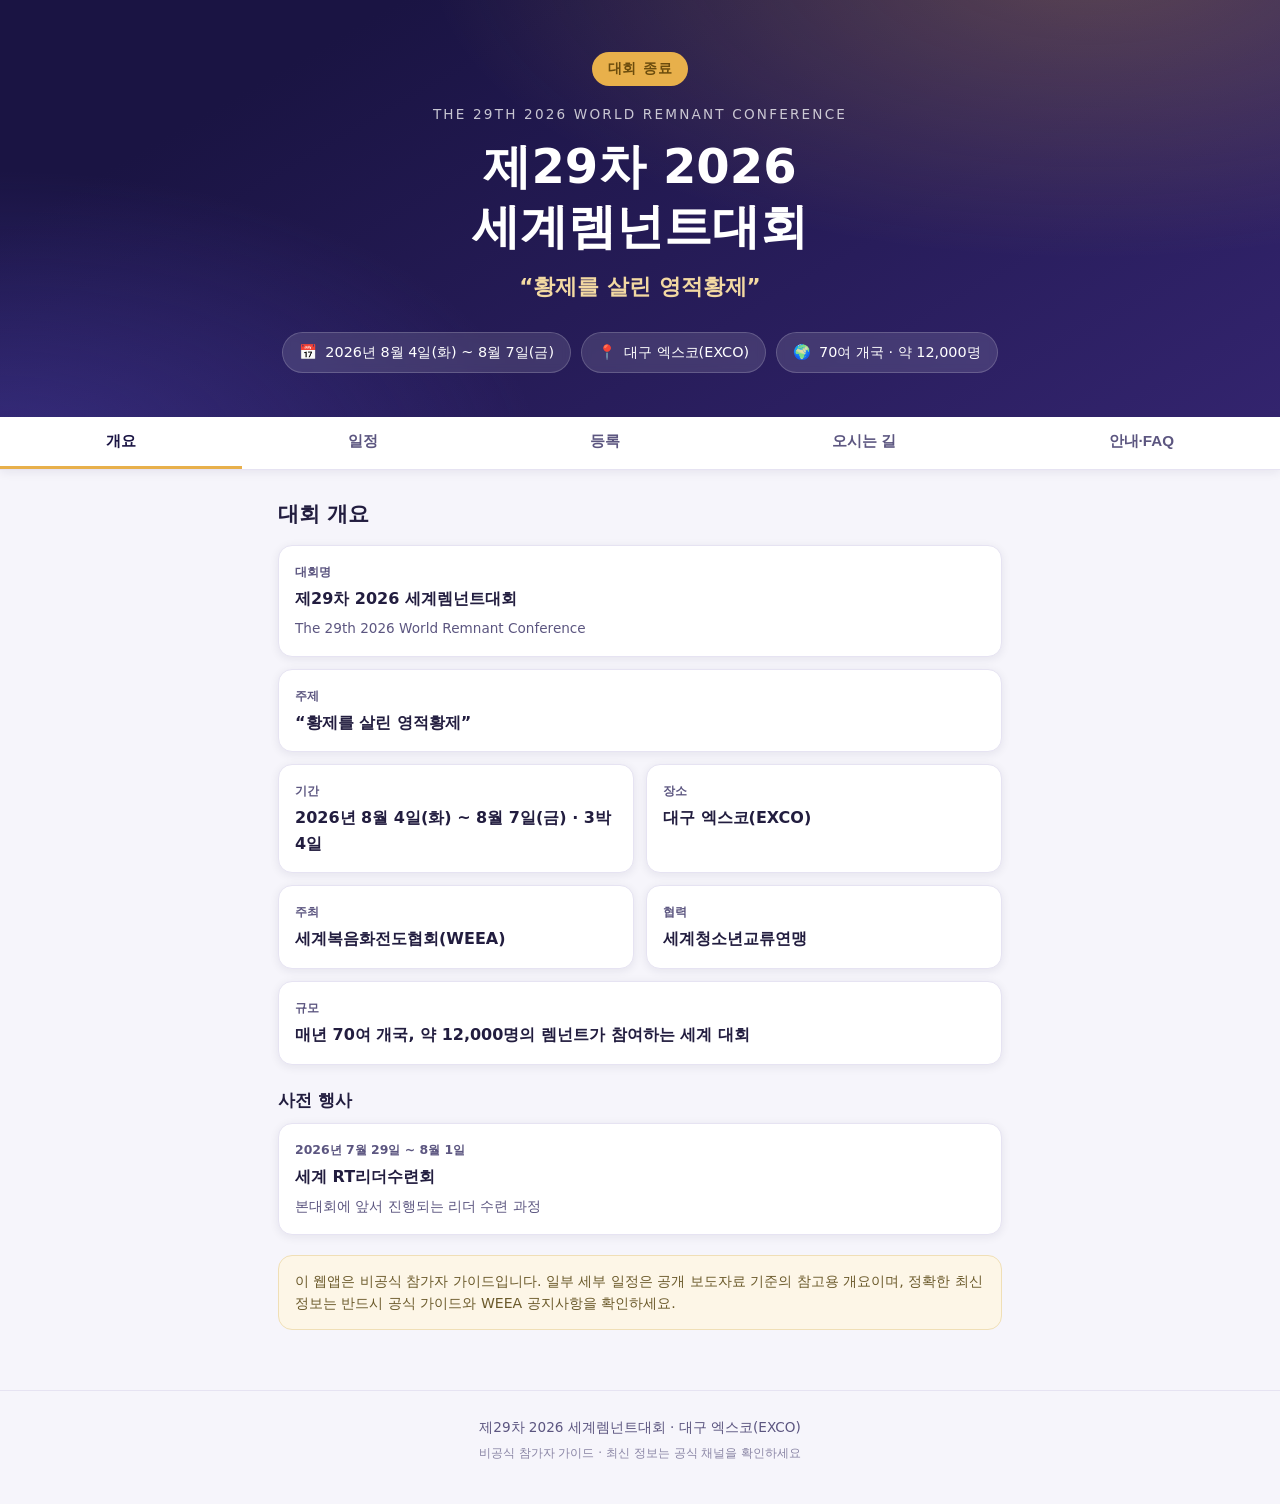
==== wrc-2026-guide/index.html @ 841350bf "Add 2026 세계렘넌트대회(WRC) 가이드 웹앱 제29차 2026 세계렘넌트대회 참가자용 정적 가이드 웹앱: - 대회 개요, D-day/진행일차 표시 - 날짜별 일정 보기 (오" ====
<!DOCTYPE html>
<html lang="ko">
<head>
  <meta charset="UTF-8" />
  <meta name="viewport" content="width=device-width, initial-scale=1.0" />
  <title>2026 세계렘넌트대회 가이드</title>
  <meta name="description" content="제29차 2026 세계렘넌트대회(WRC) 참가자 가이드 — 일정, 등록 안내, 장소, FAQ" />
  <meta name="theme-color" content="#1a1443" />
  <link rel="stylesheet" href="css/style.css" />
  <link rel="icon" href="data:image/svg+xml,<svg xmlns='http://www.w3.org/2000/svg' viewBox='0 0 100 100'><text y='.9em' font-size='90'>🌍</text></svg>" />
</head>
<body>
  <header class="hero" id="home">
    <div class="hero-inner">
      <p class="hero-badge" id="dday-badge">D-DAY</p>
      <p class="hero-sub">The 29th 2026 World Remnant Conference</p>
      <h1>제29차 2026<br />세계렘넌트대회</h1>
      <p class="hero-theme">“황제를 살린 영적황제”</p>
      <div class="hero-facts">
        <div class="fact">
          <span class="fact-icon">📅</span>
          <span id="fact-period">2026. 8. 4(화) ~ 8. 7(금)</span>
        </div>
        <div class="fact">
          <span class="fact-icon">📍</span>
          <span id="fact-venue">대구 엑스코(EXCO)</span>
        </div>
        <div class="fact">
          <span class="fact-icon">🌍</span>
          <span id="fact-scale">70여 개국 · 약 12,000명</span>
        </div>
      </div>
    </div>
  </header>

  <nav class="tabs" id="tabs">
    <button class="tab active" data-panel="panel-overview">개요</button>
    <button class="tab" data-panel="panel-schedule">일정</button>
    <button class="tab" data-panel="panel-register">등록</button>
    <button class="tab" data-panel="panel-venue">오시는 길</button>
    <button class="tab" data-panel="panel-info">안내·FAQ</button>
  </nav>

  <main>
    <!-- 개요 -->
    <section class="panel active" id="panel-overview">
      <h2>대회 개요</h2>
      <div class="cards" id="overview-cards"></div>
      <h3>사전 행사</h3>
      <div id="pre-events"></div>
      <div class="notice" id="disclaimer"></div>
    </section>

    <!-- 일정 -->
    <section class="panel" id="panel-schedule">
      <h2>일정 <span class="badge-soft" id="schedule-badge"></span></h2>
      <div class="day-nav" id="day-nav"></div>
      <div id="schedule-list"></div>
      <div class="notice">
        세부 시간표는 WEEA 공지사항의 <strong>「2026 WRC Schedule 일정표」 PDF</strong>가 기준입니다.
        <a href="https://www.weea.kr/notice?mod=document&pageid=1&uid=31775" target="_blank" rel="noopener">공식 일정표 보기 →</a>
      </div>
    </section>

    <!-- 등록 -->
    <section class="panel" id="panel-register">
      <h2>등록 안내</h2>
      <div class="finder">
        <h3>내 그룹 찾기</h3>
        <p>출생연도를 입력하면 등록 그룹을 알려드립니다.</p>
        <div class="finder-row">
          <input type="number" id="birth-year" inputmode="numeric" placeholder="예: 2008" min="1900" max="2026" />
          <button id="find-group">확인</button>
        </div>
        <div class="finder-result" id="finder-result" hidden></div>
      </div>
      <h3>등록 그룹</h3>
      <div class="cards" id="group-cards"></div>
      <div class="notice">
        등록 절차·참가비 등 상세 내용은 소속 교회/단체 인도자와
        <a href="https://wrc.weea.kr/guide/kr.asp" target="_blank" rel="noopener">공식 안내 페이지</a>를 통해 확인하세요.
      </div>
    </section>

    <!-- 오시는 길 -->
    <section class="panel" id="panel-venue">
      <h2>오시는 길</h2>
      <div class="venue-card" id="venue-card"></div>
      <h3>이동 팁</h3>
      <ul class="tips" id="venue-tips"></ul>
    </section>

    <!-- 안내·FAQ -->
    <section class="panel" id="panel-info">
      <h2>준비물 체크리스트</h2>
      <ul class="checklist" id="checklist"></ul>
      <h2>자주 묻는 질문</h2>
      <div id="faq-list"></div>
      <h2>공식 링크</h2>
      <div class="links" id="official-links"></div>
    </section>
  </main>

  <footer>
    <p id="footer-note"></p>
    <p class="footer-small">비공식 참가자 가이드 · 최신 정보는 공식 채널을 확인하세요</p>
  </footer>

  <script src="js/data.js"></script>
  <script src="js/app.js"></script>
</body>
</html>
---- wrc-2026-guide/css/style.css ----
:root {
  --bg: #f6f5fb;
  --surface: #ffffff;
  --ink: #221d3f;
  --ink-soft: #5c5680;
  --line: #e6e3f2;
  --primary: #1a1443;
  --primary-2: #33246e;
  --accent: #e8b04b;
  --accent-ink: #6b4c0d;
  --blue: #3b6fd4;
  --green: #3d9a6c;
  --radius: 14px;
  --shadow: 0 2px 10px rgba(26, 20, 67, 0.08);
}

* { margin: 0; padding: 0; box-sizing: border-box; }

html { scroll-behavior: smooth; }

body {
  font-family: 'Pretendard', 'Apple SD Gothic Neo', 'Noto Sans KR', system-ui, sans-serif;
  background: var(--bg);
  color: var(--ink);
  line-height: 1.6;
  -webkit-font-smoothing: antialiased;
}

/* ---------- Hero ---------- */
.hero {
  background:
    radial-gradient(1100px 500px at 85% -10%, rgba(232, 176, 75, 0.28), transparent 60%),
    radial-gradient(900px 480px at 0% 110%, rgba(90, 76, 200, 0.4), transparent 60%),
    linear-gradient(150deg, var(--primary) 20%, var(--primary-2) 100%);
  color: #fff;
  padding: 52px 20px 44px;
  text-align: center;
}

.hero-inner { max-width: 760px; margin: 0 auto; }

.hero-badge {
  display: inline-block;
  background: var(--accent);
  color: var(--accent-ink);
  font-weight: 800;
  font-size: 0.85rem;
  letter-spacing: 0.06em;
  padding: 6px 16px;
  border-radius: 999px;
  margin-bottom: 18px;
}

.hero-sub {
  font-size: 0.85rem;
  letter-spacing: 0.16em;
  text-transform: uppercase;
  opacity: 0.75;
  margin-bottom: 10px;
}

.hero h1 {
  font-size: clamp(1.9rem, 5.6vw, 3rem);
  font-weight: 800;
  line-height: 1.25;
  margin-bottom: 14px;
}

.hero-theme {
  font-size: clamp(1.05rem, 3vw, 1.35rem);
  color: #f3d9a2;
  font-weight: 600;
  margin-bottom: 28px;
}

.hero-facts {
  display: flex;
  flex-wrap: wrap;
  justify-content: center;
  gap: 10px;
}

.fact {
  display: inline-flex;
  align-items: center;
  gap: 8px;
  background: rgba(255, 255, 255, 0.12);
  border: 1px solid rgba(255, 255, 255, 0.18);
  border-radius: 999px;
  padding: 8px 16px;
  font-size: 0.9rem;
  backdrop-filter: blur(4px);
}

/* ---------- Tabs ---------- */
.tabs {
  position: sticky;
  top: 0;
  z-index: 20;
  display: flex;
  overflow-x: auto;
  background: var(--surface);
  border-bottom: 1px solid var(--line);
  box-shadow: var(--shadow);
  -ms-overflow-style: none;
  scrollbar-width: none;
}
.tabs::-webkit-scrollbar { display: none; }

.tab {
  flex: 1 0 auto;
  min-width: 88px;
  padding: 14px 18px;
  border: none;
  background: none;
  font-size: 0.95rem;
  font-weight: 600;
  color: var(--ink-soft);
  cursor: pointer;
  border-bottom: 3px solid transparent;
  transition: color 0.15s, border-color 0.15s;
}

.tab.active {
  color: var(--primary);
  border-bottom-color: var(--accent);
}

/* ---------- Panels ---------- */
main { max-width: 760px; margin: 0 auto; padding: 28px 18px 60px; }

.panel { display: none; }
.panel.active { display: block; animation: fadeIn 0.25s ease; }

@keyframes fadeIn {
  from { opacity: 0; transform: translateY(6px); }
  to { opacity: 1; transform: none; }
}

h2 { font-size: 1.3rem; margin: 26px 0 14px; }
h2:first-child { margin-top: 0; }
h3 { font-size: 1.05rem; margin: 22px 0 10px; }

/* ---------- Cards ---------- */
.cards { display: grid; grid-template-columns: 1fr 1fr; gap: 12px; }

.card {
  background: var(--surface);
  border: 1px solid var(--line);
  border-radius: var(--radius);
  padding: 16px;
  box-shadow: var(--shadow);
}

.card.wide { grid-column: 1 / -1; }

.card .card-label {
  font-size: 0.78rem;
  color: var(--ink-soft);
  font-weight: 600;
  margin-bottom: 4px;
}

.card .card-value { font-weight: 700; font-size: 1rem; }
.card .card-desc { font-size: 0.85rem; color: var(--ink-soft); margin-top: 6px; }

.group-card { border-top: 4px solid var(--accent); }

/* ---------- Notice ---------- */
.notice {
  margin-top: 20px;
  background: #fdf6e7;
  border: 1px solid #f0dfb6;
  border-radius: var(--radius);
  padding: 14px 16px;
  font-size: 0.88rem;
  color: #6b5a2b;
}

.notice a { color: #9a6c00; font-weight: 700; }

/* ---------- Schedule ---------- */
.badge-soft {
  display: inline-block;
  vertical-align: middle;
  font-size: 0.72rem;
  font-weight: 700;
  padding: 3px 10px;
  border-radius: 999px;
  background: #efeaf8;
  color: #6a52b3;
  margin-left: 6px;
}

.day-nav { display: flex; gap: 8px; overflow-x: auto; padding-bottom: 6px; margin-bottom: 14px; }

.day-btn {
  flex: 0 0 auto;
  border: 1px solid var(--line);
  background: var(--surface);
  border-radius: 999px;
  padding: 7px 14px;
  font-size: 0.85rem;
  font-weight: 600;
  color: var(--ink-soft);
  cursor: pointer;
}

.day-btn.active { background: var(--primary); border-color: var(--primary); color: #fff; }

.day-block {
  background: var(--surface);
  border: 1px solid var(--line);
  border-radius: var(--radius);
  box-shadow: var(--shadow);
  margin-bottom: 14px;
  overflow: hidden;
}

.day-head {
  display: flex;
  align-items: baseline;
  gap: 10px;
  padding: 14px 16px;
  background: linear-gradient(90deg, #f2effc, #faf9ff);
  border-bottom: 1px solid var(--line);
}

.day-head .day-label { font-weight: 800; color: var(--primary); }
.day-head .day-date { font-size: 0.85rem; color: var(--ink-soft); }
.day-head .day-headline { margin-left: auto; font-size: 0.85rem; font-weight: 700; color: #6a52b3; }

.day-today {
  font-size: 0.7rem;
  font-weight: 800;
  color: #fff;
  background: var(--accent);
  border-radius: 999px;
  padding: 2px 9px;
}

.sch-item { display: flex; gap: 14px; padding: 12px 16px; border-bottom: 1px solid var(--line); }
.sch-item:last-child { border-bottom: none; }

.sch-time {
  flex: 0 0 52px;
  font-size: 0.82rem;
  font-weight: 700;
  color: #6a52b3;
  padding-top: 2px;
}

.sch-name { font-weight: 600; font-size: 0.95rem; }
.sch-meta { font-size: 0.82rem; color: var(--ink-soft); }

/* ---------- Finder ---------- */
.finder {
  background: linear-gradient(135deg, #201856, #33246e);
  color: #fff;
  border-radius: var(--radius);
  padding: 20px;
  box-shadow: var(--shadow);
}

.finder h3 { margin: 0 0 6px; }
.finder p { font-size: 0.88rem; opacity: 0.85; margin-bottom: 14px; }

.finder-row { display: flex; gap: 10px; }

.finder-row input {
  flex: 1;
  border: none;
  border-radius: 10px;
  padding: 12px 14px;
  font-size: 1rem;
  min-width: 0;
}

.finder-row button {
  border: none;
  border-radius: 10px;
  padding: 12px 22px;
  font-size: 0.95rem;
  font-weight: 700;
  background: var(--accent);
  color: var(--accent-ink);
  cursor: pointer;
}

.finder-result {
  margin-top: 14px;
  background: rgba(255, 255, 255, 0.12);
  border: 1px solid rgba(255, 255, 255, 0.2);
  border-radius: 10px;
  padding: 12px 14px;
  font-size: 0.95rem;
}

.finder-result strong { color: #f3d9a2; }

/* ---------- Venue ---------- */
.venue-card {
  background: var(--surface);
  border: 1px solid var(--line);
  border-radius: var(--radius);
  box-shadow: var(--shadow);
  padding: 20px;
}

.venue-card h3 { margin: 0 0 8px; font-size: 1.2rem; }
.venue-card p { font-size: 0.92rem; color: var(--ink-soft); margin-bottom: 4px; }

.map-links { display: flex; flex-wrap: wrap; gap: 8px; margin-top: 14px; }

.map-links a {
  text-decoration: none;
  font-size: 0.85rem;
  font-weight: 700;
  color: var(--primary);
  background: #efeaf8;
  border-radius: 999px;
  padding: 8px 16px;
}

.tips { list-style: none; }
.tips li {
  background: var(--surface);
  border: 1px solid var(--line);
  border-radius: 10px;
  padding: 11px 14px;
  margin-bottom: 8px;
  font-size: 0.9rem;
}
.tips li::before { content: '💡 '; }

/* ---------- Checklist ---------- */
.checklist { list-style: none; }

.checklist li {
  display: flex;
  align-items: center;
  gap: 10px;
  background: var(--surface);
  border: 1px solid var(--line);
  border-radius: 10px;
  padding: 11px 14px;
  margin-bottom: 8px;
  font-size: 0.92rem;
  cursor: pointer;
  user-select: none;
}

.checklist li .box {
  flex: 0 0 20px;
  height: 20px;
  border: 2px solid #c9c3e2;
  border-radius: 6px;
  display: inline-flex;
  align-items: center;
  justify-content: center;
  font-size: 0.75rem;
  color: #fff;
}

.checklist li.done { opacity: 0.55; }
.checklist li.done .box { background: var(--green); border-color: var(--green); }
.checklist li.done .label { text-decoration: line-through; }

/* ---------- FAQ ---------- */
.faq-item {
  background: var(--surface);
  border: 1px solid var(--line);
  border-radius: var(--radius);
  margin-bottom: 10px;
  overflow: hidden;
}

.faq-q {
  width: 100%;
  text-align: left;
  border: none;
  background: none;
  padding: 14px 16px;
  font-size: 0.95rem;
  font-weight: 700;
  color: var(--ink);
  cursor: pointer;
  display: flex;
  justify-content: space-between;
  gap: 10px;
}

.faq-q::after { content: '▾'; color: var(--ink-soft); transition: transform 0.2s; }
.faq-item.open .faq-q::after { transform: rotate(180deg); }

.faq-a {
  display: none;
  padding: 0 16px 14px;
  font-size: 0.9rem;
  color: var(--ink-soft);
}

.faq-item.open .faq-a { display: block; }

/* ---------- Links ---------- */
.links { display: grid; gap: 10px; }

.links a {
  display: block;
  text-decoration: none;
  background: var(--surface);
  border: 1px solid var(--line);
  border-radius: var(--radius);
  padding: 14px 16px;
  box-shadow: var(--shadow);
}

.links a .link-name { font-weight: 700; color: var(--primary); }
.links a .link-desc { font-size: 0.85rem; color: var(--ink-soft); }
.links a .link-url { font-size: 0.78rem; color: #9a93bd; word-break: break-all; }

/* ---------- Footer ---------- */
footer {
  border-top: 1px solid var(--line);
  padding: 26px 18px 40px;
  text-align: center;
  color: var(--ink-soft);
  font-size: 0.85rem;
}

.footer-small { margin-top: 6px; font-size: 0.75rem; opacity: 0.7; }

@media (max-width: 520px) {
  .cards { grid-template-columns: 1fr; }
  .day-head .day-headline { display: none; }
}
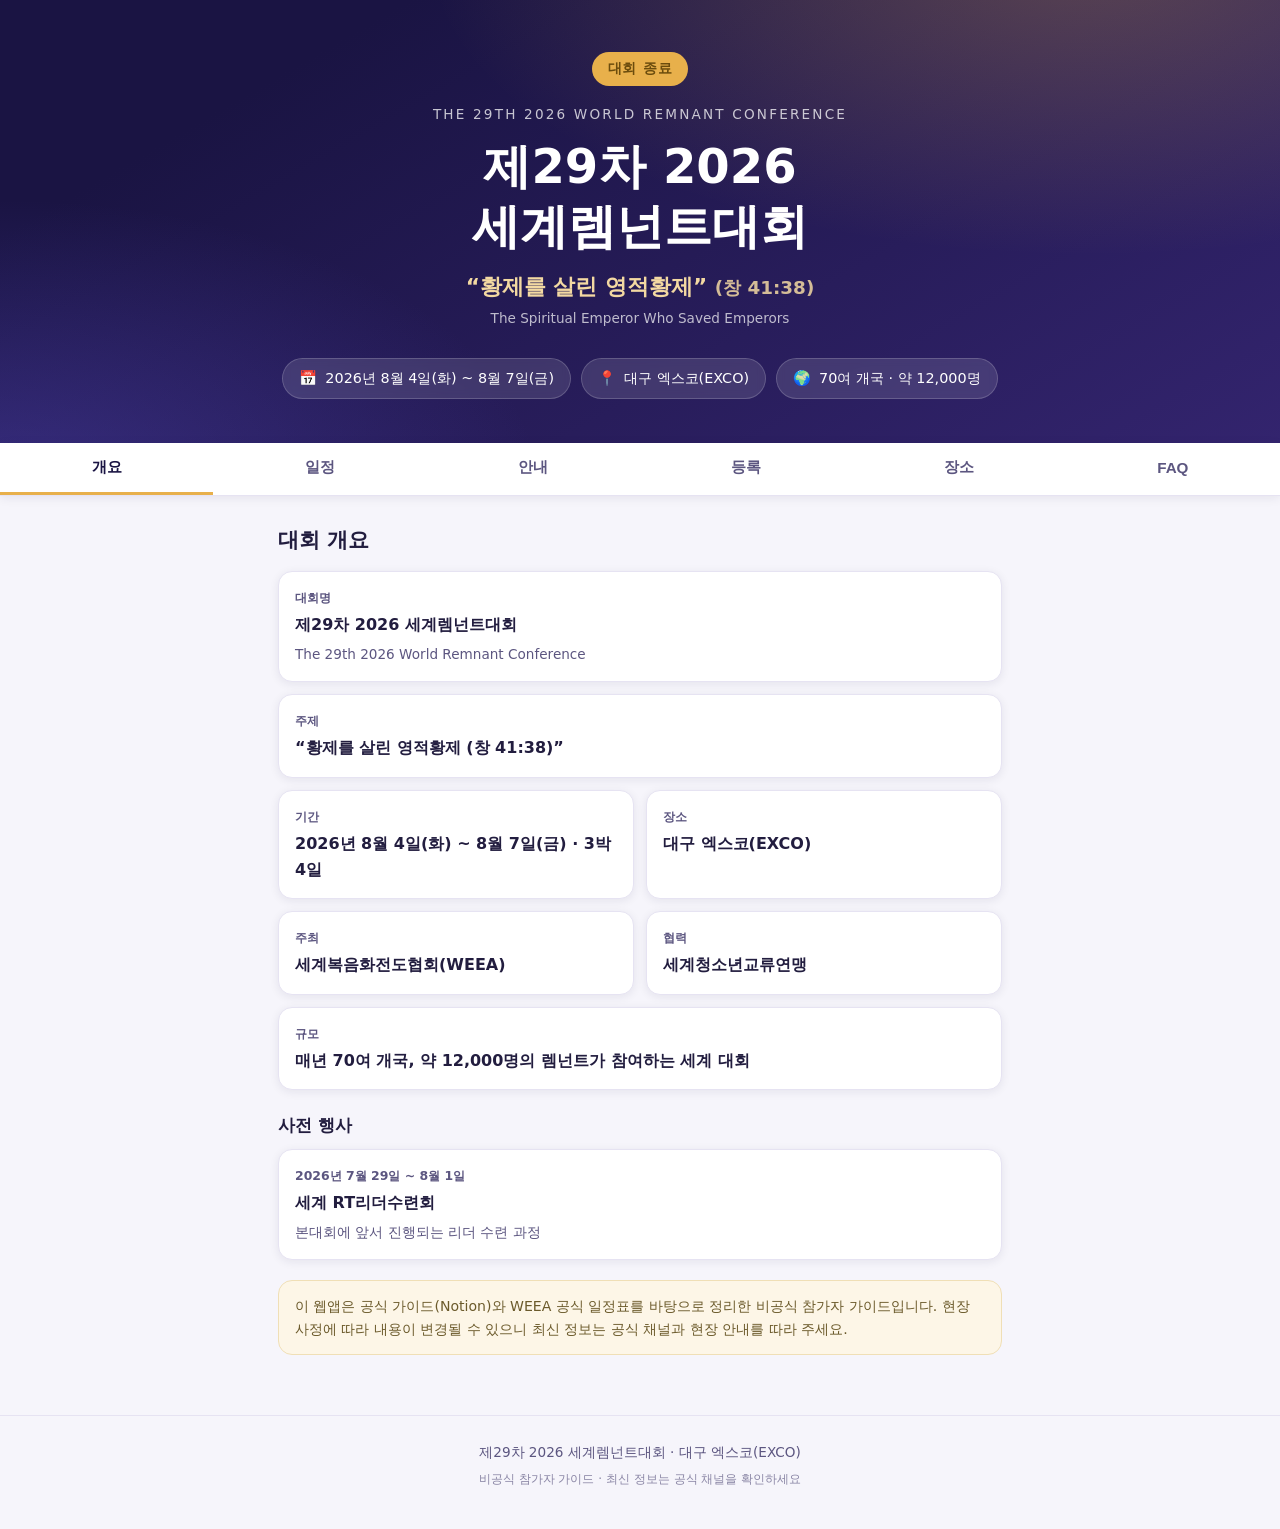
==== commit dd8d6b8a: "Complete guide webapp with official sources - 공식 시간표(2026-WRC_시간표.pdf) 기반 상세 일정 반영 - 공식 Notion 가이드 전" ====
--- a/wrc-2026-guide/index.html
+++ b/wrc-2026-guide/index.html
@@ -15,7 +15,8 @@
       <p class="hero-badge" id="dday-badge">D-DAY</p>
       <p class="hero-sub">The 29th 2026 World Remnant Conference</p>
       <h1>제29차 2026<br />세계렘넌트대회</h1>
-      <p class="hero-theme">“황제를 살린 영적황제”</p>
+      <p class="hero-theme">“황제를 살린 영적황제” <span class="hero-verse">(창 41:38)</span></p>
+      <p class="hero-theme-en">The Spiritual Emperor Who Saved Emperors</p>
       <div class="hero-facts">
         <div class="fact">
           <span class="fact-icon">📅</span>
@@ -36,9 +37,10 @@
   <nav class="tabs" id="tabs">
     <button class="tab active" data-panel="panel-overview">개요</button>
     <button class="tab" data-panel="panel-schedule">일정</button>
+    <button class="tab" data-panel="panel-guide">안내</button>
     <button class="tab" data-panel="panel-register">등록</button>
-    <button class="tab" data-panel="panel-venue">오시는 길</button>
-    <button class="tab" data-panel="panel-info">안내·FAQ</button>
+    <button class="tab" data-panel="panel-venue">장소</button>
+    <button class="tab" data-panel="panel-info">FAQ</button>
   </nav>
 
   <main>
@@ -56,10 +58,22 @@
       <h2>일정 <span class="badge-soft" id="schedule-badge"></span></h2>
       <div class="day-nav" id="day-nav"></div>
       <div id="schedule-list"></div>
+      <h2>주요 프로그램</h2>
+      <p class="section-sub">항목을 눌러 자세히 볼 수 있어요.</p>
+      <div id="program-list"></div>
       <div class="notice">
         세부 시간표는 WEEA 공지사항의 <strong>「2026 WRC Schedule 일정표」 PDF</strong>가 기준입니다.
         <a href="https://www.weea.kr/notice?mod=document&pageid=1&uid=31775" target="_blank" rel="noopener">공식 일정표 보기 →</a>
       </div>
+    </section>
+
+    <!-- 대회 안내 (공식 가이드) -->
+    <section class="panel" id="panel-guide">
+      <h2>긴급 연락처</h2>
+      <div class="emergency" id="emergency"></div>
+      <h2>대회 안내</h2>
+      <p class="section-sub">공식 가이드 내용입니다. 항목을 눌러 펼쳐 보세요.</p>
+      <div id="guide-list"></div>
     </section>
 
     <!-- 등록 -->
@@ -82,10 +96,15 @@
       </div>
     </section>
 
-    <!-- 오시는 길 -->
+    <!-- 장소 -->
     <section class="panel" id="panel-venue">
       <h2>오시는 길</h2>
       <div class="venue-card" id="venue-card"></div>
+      <h3>주요 장소</h3>
+      <div id="venue-places"></div>
+      <h3>장소 약도</h3>
+      <p class="section-sub">이미지를 누르면 크게 볼 수 있어요.</p>
+      <div class="maps" id="venue-maps"></div>
       <h3>이동 팁</h3>
       <ul class="tips" id="venue-tips"></ul>
     </section>
--- a/wrc-2026-guide/css/style.css
+++ b/wrc-2026-guide/css/style.css
@@ -70,7 +70,14 @@
   font-size: clamp(1.05rem, 3vw, 1.35rem);
   color: #f3d9a2;
   font-weight: 600;
-  margin-bottom: 28px;
+}
+
+.hero-verse { font-size: 0.85em; opacity: 0.85; }
+
+.hero-theme-en {
+  font-size: 0.85rem;
+  opacity: 0.7;
+  margin: 4px 0 28px;
 }
 
 .hero-facts {
@@ -419,6 +426,100 @@
 .links a .link-desc { font-size: 0.85rem; color: var(--ink-soft); }
 .links a .link-url { font-size: 0.78rem; color: #9a93bd; word-break: break-all; }
 
+/* ---------- 대회 안내 ---------- */
+.section-sub { font-size: 0.85rem; color: var(--ink-soft); margin: -6px 0 12px; }
+
+.emergency {
+  display: grid;
+  grid-template-columns: repeat(auto-fit, minmax(140px, 1fr));
+  gap: 10px;
+}
+
+.em-card {
+  display: flex;
+  flex-direction: column;
+  gap: 2px;
+  text-decoration: none;
+  background: linear-gradient(135deg, #fff4f2, #fdeeee);
+  border: 1px solid #f3cfc9;
+  border-radius: var(--radius);
+  padding: 12px 14px;
+}
+
+.em-label { font-size: 0.78rem; font-weight: 700; color: #b3402f; }
+.em-value { font-size: 0.95rem; font-weight: 800; color: #7c2417; }
+
+.guide-item .faq-q { font-size: 1rem; }
+
+.prog-when {
+  display: block;
+  font-size: 0.76rem;
+  font-weight: 600;
+  color: var(--ink-soft);
+  margin-top: 3px;
+}
+
+.guide-h {
+  font-size: 0.9rem;
+  color: var(--primary);
+  margin: 12px 0 6px;
+}
+
+.guide-items { padding-left: 18px; margin-bottom: 10px; }
+.guide-items li { font-size: 0.88rem; color: var(--ink); margin-bottom: 6px; }
+
+.guide-contacts {
+  background: #f4f2fb;
+  border-radius: 10px;
+  padding: 10px 12px;
+  font-size: 0.84rem;
+  color: #4b3f7a;
+  margin-bottom: 10px;
+}
+
+.guide-contacts div { margin-bottom: 2px; }
+
+/* ---------- 주요 장소 / 약도 ---------- */
+.places {
+  background: var(--surface);
+  border: 1px solid var(--line);
+  border-radius: var(--radius);
+  box-shadow: var(--shadow);
+  overflow: hidden;
+}
+
+.place-row {
+  display: flex;
+  justify-content: space-between;
+  gap: 12px;
+  padding: 11px 14px;
+  border-bottom: 1px solid var(--line);
+  font-size: 0.88rem;
+}
+
+.place-row:last-child { border-bottom: none; }
+.place-name { color: var(--ink); }
+.place-where { font-weight: 700; color: var(--primary); white-space: nowrap; }
+
+.maps { display: grid; gap: 14px; }
+
+.map-fig {
+  background: var(--surface);
+  border: 1px solid var(--line);
+  border-radius: var(--radius);
+  box-shadow: var(--shadow);
+  overflow: hidden;
+}
+
+.map-fig img { display: block; width: 100%; height: auto; }
+
+.map-fig figcaption {
+  padding: 10px 14px;
+  font-size: 0.85rem;
+  font-weight: 600;
+  color: var(--ink-soft);
+}
+
 /* ---------- Footer ---------- */
 footer {
   border-top: 1px solid var(--line);
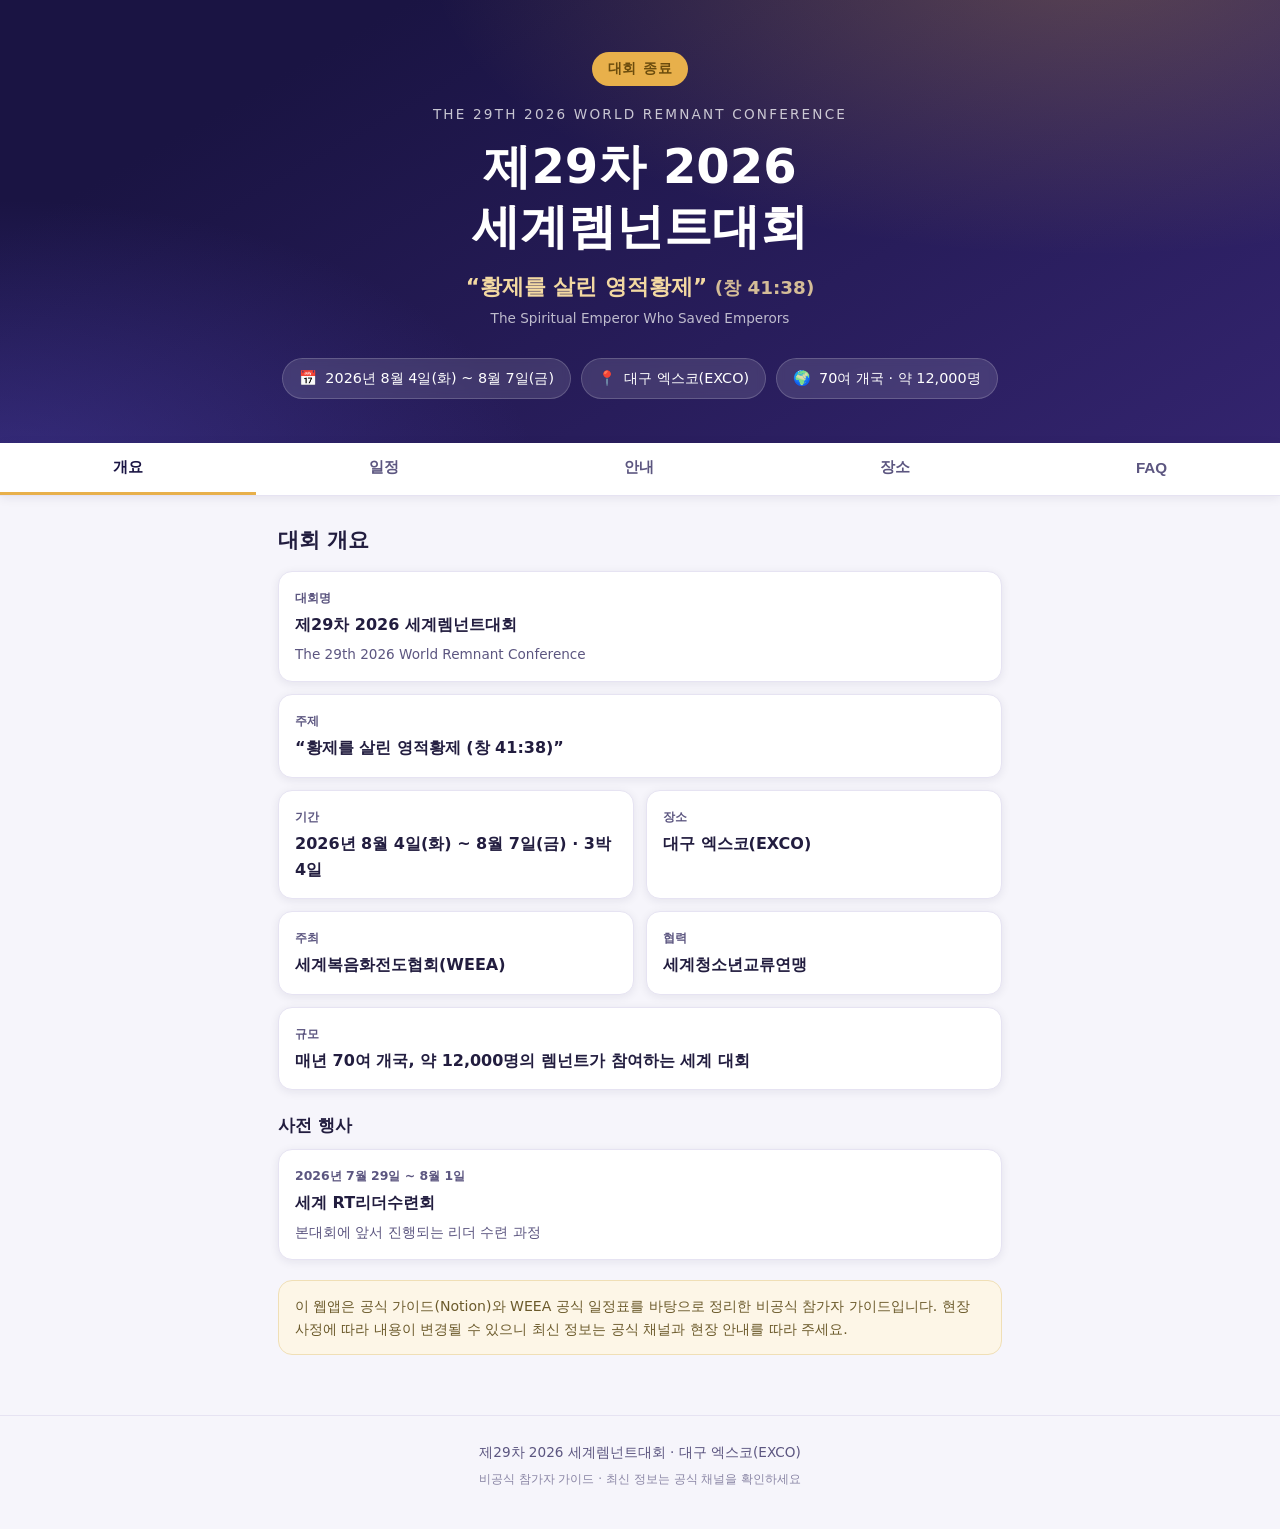
==== commit f68de125: "Remove registration tab from guide webapp 등록 탭(내 그룹 찾기, 등록 그룹 카드)과 관련 FAQ·CSS 제거. 안내 탭의 공식 가이드 등록 섹션" ====
--- a/wrc-2026-guide/index.html
+++ b/wrc-2026-guide/index.html
@@ -38,7 +38,6 @@
     <button class="tab active" data-panel="panel-overview">개요</button>
     <button class="tab" data-panel="panel-schedule">일정</button>
     <button class="tab" data-panel="panel-guide">안내</button>
-    <button class="tab" data-panel="panel-register">등록</button>
     <button class="tab" data-panel="panel-venue">장소</button>
     <button class="tab" data-panel="panel-info">FAQ</button>
   </nav>
@@ -76,26 +75,6 @@
       <div id="guide-list"></div>
     </section>
 
-    <!-- 등록 -->
-    <section class="panel" id="panel-register">
-      <h2>등록 안내</h2>
-      <div class="finder">
-        <h3>내 그룹 찾기</h3>
-        <p>출생연도를 입력하면 등록 그룹을 알려드립니다.</p>
-        <div class="finder-row">
-          <input type="number" id="birth-year" inputmode="numeric" placeholder="예: 2008" min="1900" max="2026" />
-          <button id="find-group">확인</button>
-        </div>
-        <div class="finder-result" id="finder-result" hidden></div>
-      </div>
-      <h3>등록 그룹</h3>
-      <div class="cards" id="group-cards"></div>
-      <div class="notice">
-        등록 절차·참가비 등 상세 내용은 소속 교회/단체 인도자와
-        <a href="https://wrc.weea.kr/guide/kr.asp" target="_blank" rel="noopener">공식 안내 페이지</a>를 통해 확인하세요.
-      </div>
-    </section>
-
     <!-- 장소 -->
     <section class="panel" id="panel-venue">
       <h2>오시는 길</h2>
--- a/wrc-2026-guide/css/style.css
+++ b/wrc-2026-guide/css/style.css
@@ -171,8 +171,6 @@
 .card .card-value { font-weight: 700; font-size: 1rem; }
 .card .card-desc { font-size: 0.85rem; color: var(--ink-soft); margin-top: 6px; }
 
-.group-card { border-top: 4px solid var(--accent); }
-
 /* ---------- Notice ---------- */
 .notice {
   margin-top: 20px;
@@ -259,51 +257,6 @@
 
 .sch-name { font-weight: 600; font-size: 0.95rem; }
 .sch-meta { font-size: 0.82rem; color: var(--ink-soft); }
-
-/* ---------- Finder ---------- */
-.finder {
-  background: linear-gradient(135deg, #201856, #33246e);
-  color: #fff;
-  border-radius: var(--radius);
-  padding: 20px;
-  box-shadow: var(--shadow);
-}
-
-.finder h3 { margin: 0 0 6px; }
-.finder p { font-size: 0.88rem; opacity: 0.85; margin-bottom: 14px; }
-
-.finder-row { display: flex; gap: 10px; }
-
-.finder-row input {
-  flex: 1;
-  border: none;
-  border-radius: 10px;
-  padding: 12px 14px;
-  font-size: 1rem;
-  min-width: 0;
-}
-
-.finder-row button {
-  border: none;
-  border-radius: 10px;
-  padding: 12px 22px;
-  font-size: 0.95rem;
-  font-weight: 700;
-  background: var(--accent);
-  color: var(--accent-ink);
-  cursor: pointer;
-}
-
-.finder-result {
-  margin-top: 14px;
-  background: rgba(255, 255, 255, 0.12);
-  border: 1px solid rgba(255, 255, 255, 0.2);
-  border-radius: 10px;
-  padding: 12px 14px;
-  font-size: 0.95rem;
-}
-
-.finder-result strong { color: #f3d9a2; }
 
 /* ---------- Venue ---------- */
 .venue-card {
